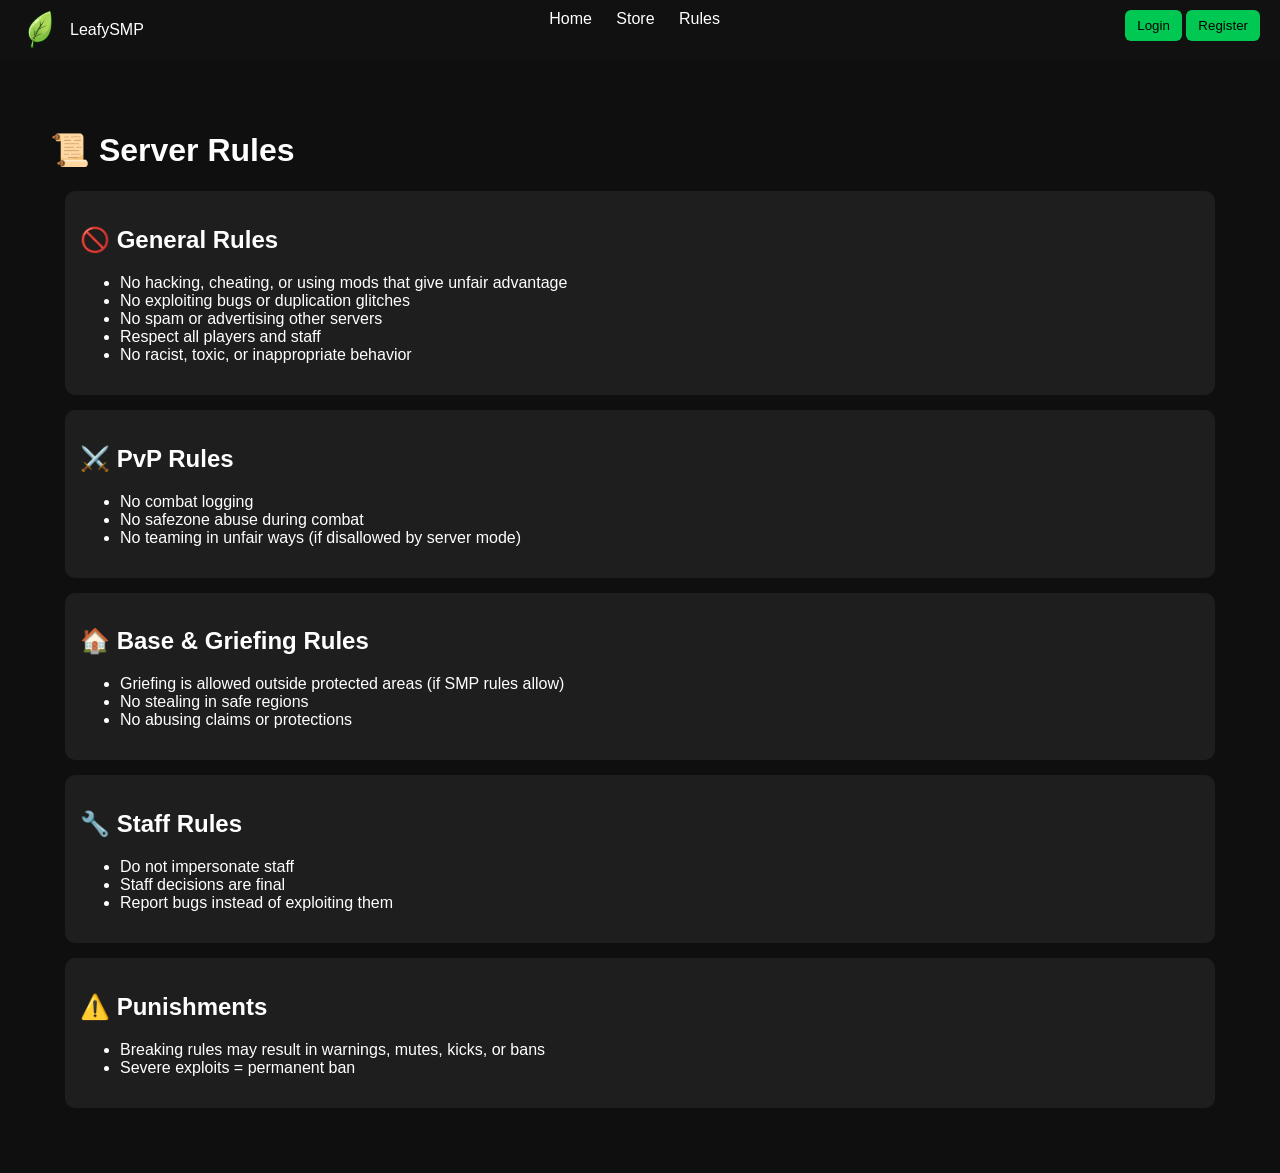
==== rules.html @ 5c101e8f "Add files via upload" ====
<!DOCTYPE html>
<html>
<head>
  <title>Rules - LeafySMP</title>
  <link rel="stylesheet" href="style.css">
</head>
<body>

<!-- NAVBAR -->
<div class="navbar">

  <div class="left">
    <img src="images/logo.png" class="logo">
    <span>LeafySMP</span>
  </div>

  <div class="center">
    <a href="index.html">Home</a>
    <a href="store.html">Store</a>
    <a href="rules.html">Rules</a>
  </div>

  <div class="right">
    <button onclick="openLogin()">Login</button>
    <button onclick="openRegister()">Register</button>
  </div>

</div>

<!-- PAGE CONTENT -->
<div class="page">

  <h1>📜 Server Rules</h1>

  <div class="rank">
    <h2>🚫 General Rules</h2>
    <ul>
      <li>No hacking, cheating, or using mods that give unfair advantage</li>
      <li>No exploiting bugs or duplication glitches</li>
      <li>No spam or advertising other servers</li>
      <li>Respect all players and staff</li>
      <li>No racist, toxic, or inappropriate behavior</li>
    </ul>
  </div>

  <div class="rank">
    <h2>⚔️ PvP Rules</h2>
    <ul>
      <li>No combat logging</li>
      <li>No safezone abuse during combat</li>
      <li>No teaming in unfair ways (if disallowed by server mode)</li>
    </ul>
  </div>

  <div class="rank">
    <h2>🏠 Base & Griefing Rules</h2>
    <ul>
      <li>Griefing is allowed outside protected areas (if SMP rules allow)</li>
      <li>No stealing in safe regions</li>
      <li>No abusing claims or protections</li>
    </ul>
  </div>

  <div class="rank">
    <h2>🔧 Staff Rules</h2>
    <ul>
      <li>Do not impersonate staff</li>
      <li>Staff decisions are final</li>
      <li>Report bugs instead of exploiting them</li>
    </ul>
  </div>

  <div class="rank">
    <h2>⚠️ Punishments</h2>
    <ul>
      <li>Breaking rules may result in warnings, mutes, kicks, or bans</li>
      <li>Severe exploits = permanent ban</li>
    </ul>
  </div>

</div>

<!-- LOGIN + REGISTER -->
<div class="login-box" id="loginBox">
  <h3>Login</h3>
  <input id="loginName" placeholder="Minecraft Username">
  <input id="loginPass" type="password" placeholder="Password">
  <button onclick="login()">Login</button>
  <button onclick="closeLogin()">Close</button>
</div>

<div class="login-box" id="registerBox">
  <h3>Register</h3>
  <input id="regName" placeholder="Minecraft Username">
  <input id="regPass" type="password" placeholder="Password">
  <button onclick="register()">Create Account</button>
  <button onclick="closeRegister()">Close</button>
</div>

<script src="script.js"></script>

</body>
</html>
---- style.css ----
body {
  margin: 0;
  font-family: Arial;
  background: #0f0f0f;
  color: white;
}

.navbar {
  display: flex;
  justify-content: space-between;
  padding: 10px 20px;
  background: #111;
  position: sticky;
  top: 0;
}

.left {
  display: flex;
  align-items: center;
  gap: 10px;
}

.logo {
  width: 40px;
}

.center a {
  margin: 0 10px;
  color: white;
  text-decoration: none;
}

.right button {
  background: #00c853;
  border: none;
  padding: 8px 12px;
  border-radius: 6px;
}

.hero {
  text-align: center;
  padding: 120px;
}

.ip-box {
  margin-top: 20px;
  display: inline-flex;
  gap: 10px;
  background: #222;
  padding: 10px;
  border-radius: 10px;
}

.page {
  padding: 50px;
}

.rank {
  background: #1e1e1e;
  margin: 15px;
  padding: 15px;
  border-radius: 10px;
}

.login-box {
  display: none;
  position: fixed;
  top: 80px;
  right: 20px;
  background: #1e1e1e;
  padding: 15px;
  border-radius: 10px;
  width: 250px;
}
.login-box {
  display: none;
  position: fixed;
  top: 80px;
  right: 20px;

  width: 260px;
  background: #1e1e1e;

  padding: 15px;
  border-radius: 10px;
}

.login-box input {
  width: 100%;
  margin: 5px 0;
  padding: 8px;
}
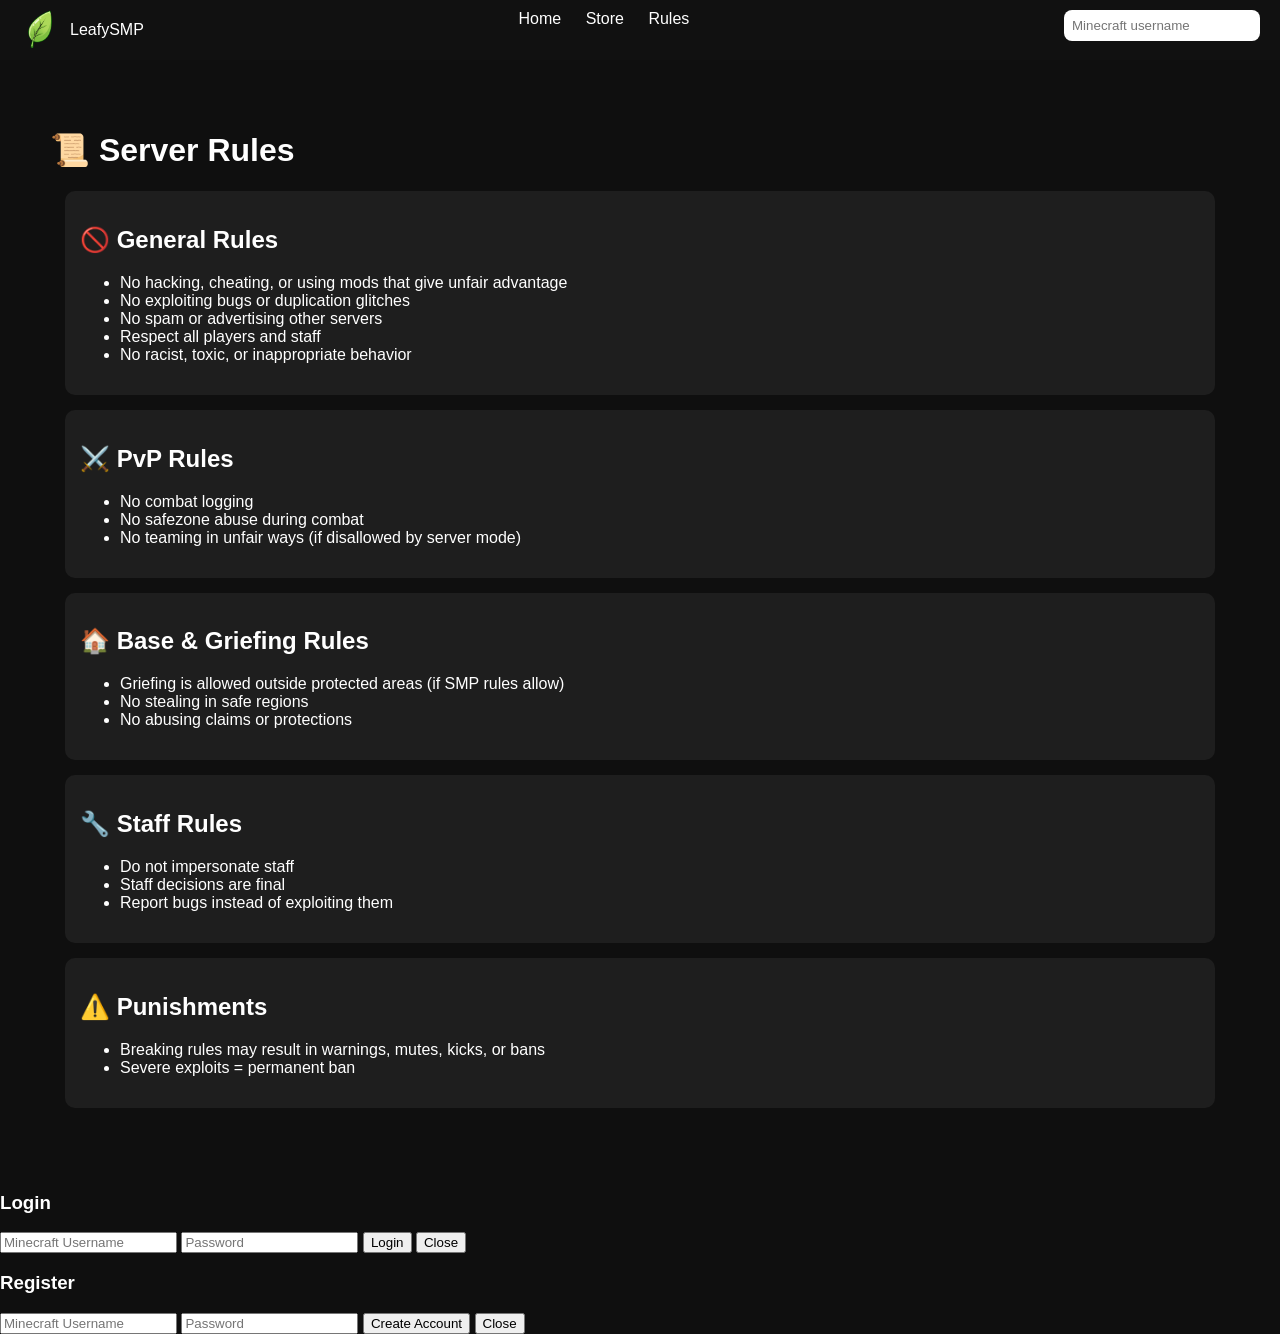
==== commit 018b1eaf: "Update style" ====
--- a/rules.html
+++ b/rules.html
@@ -20,10 +20,9 @@
     <a href="rules.html">Rules</a>
   </div>
 
-  <div class="right">
-    <button onclick="openLogin()">Login</button>
-    <button onclick="openRegister()">Register</button>
-  </div>
+<div class="right">
+  <input id="username" placeholder="Minecraft username">
+</div>
 
 </div>
 
--- a/style.css
+++ b/style.css
@@ -62,31 +62,25 @@
   border-radius: 10px;
 }
 
-.login-box {
-  display: none;
-  position: fixed;
-  top: 80px;
-  right: 20px;
-  background: #1e1e1e;
+.right input {
+  padding: 8px;
+  border-radius: 8px;
+  border: none;
+  outline: none;
+  width: 180px;
+}
+.cart {
+  background: #1a1a1a;
   padding: 15px;
-  border-radius: 10px;
-  width: 250px;
-}
-.login-box {
-  display: none;
-  position: fixed;
-  top: 80px;
-  right: 20px;
-
-  width: 260px;
-  background: #1e1e1e;
-
-  padding: 15px;
+  margin-top: 20px;
   border-radius: 10px;
 }
 
-.login-box input {
-  width: 100%;
-  margin: 5px 0;
-  padding: 8px;
+.cart ul {
+  list-style: none;
+  padding: 0;
+}
+
+.cart li {
+  padding: 5px 0;
 }
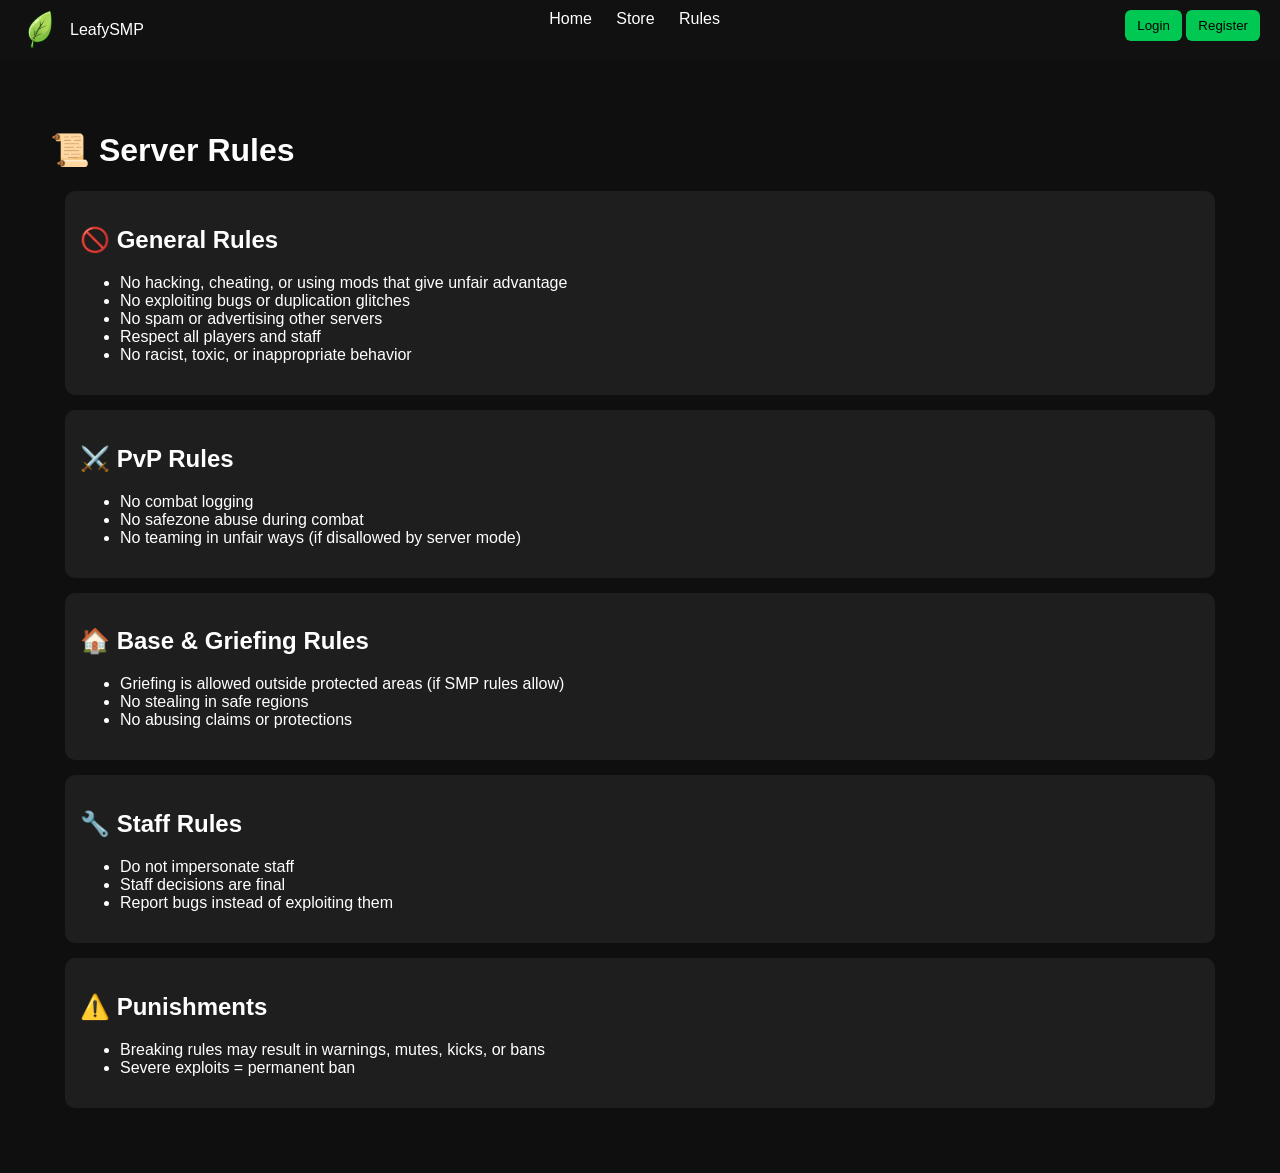
==== commit a7009d4e: "Update" ====
--- a/rules.html
+++ b/rules.html
@@ -20,9 +20,10 @@
     <a href="rules.html">Rules</a>
   </div>
 
-<div class="right">
-  <input id="username" placeholder="Minecraft username">
-</div>
+  <div class="right">
+    <button onclick="openLogin()">Login</button>
+    <button onclick="openRegister()">Register</button>
+  </div>
 
 </div>
 
--- a/style.css
+++ b/style.css
@@ -62,25 +62,31 @@
   border-radius: 10px;
 }
 
-.right input {
-  padding: 8px;
-  border-radius: 8px;
-  border: none;
-  outline: none;
-  width: 180px;
+.login-box {
+  display: none;
+  position: fixed;
+  top: 80px;
+  right: 20px;
+  background: #1e1e1e;
+  padding: 15px;
+  border-radius: 10px;
+  width: 250px;
 }
-.cart {
-  background: #1a1a1a;
+.login-box {
+  display: none;
+  position: fixed;
+  top: 80px;
+  right: 20px;
+
+  width: 260px;
+  background: #1e1e1e;
+
   padding: 15px;
-  margin-top: 20px;
   border-radius: 10px;
 }
 
-.cart ul {
-  list-style: none;
-  padding: 0;
-}
-
-.cart li {
-  padding: 5px 0;
+.login-box input {
+  width: 100%;
+  margin: 5px 0;
+  padding: 8px;
 }
